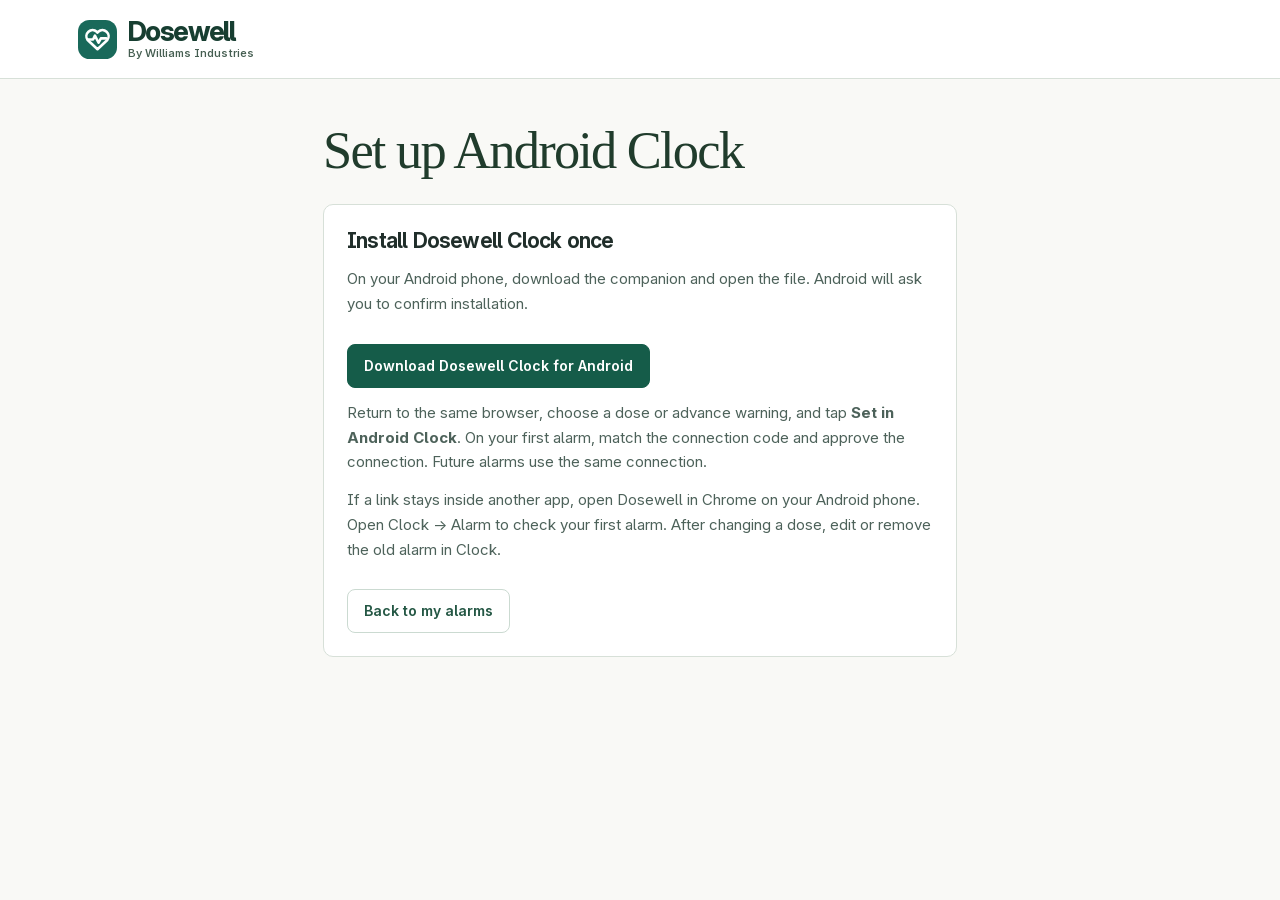
==== clock-install.html @ df79470f "Add signed Android companion for one-tap Clock alarms" ====
<!doctype html>
<html lang="en">
<head>
  <meta charset="utf-8"><meta name="viewport" content="width=device-width, initial-scale=1">
  <meta name="theme-color" content="#176557"><meta name="referrer" content="no-referrer">
  <title>Set up Android Clock | Dosewell</title>
  <link rel="icon" href="./icon.svg"><link rel="stylesheet" href="./styles.css">
</head>
<body>
<header class="mast"><div class="header-inner"><a class="brand" href="./"><img src="./icon.svg" width="38" height="38" alt=""><span class="brand-type"><span>Dosewell</span><small>By Williams Industries</small></span></a></div></header>
<main class="receive-main"><div class="page-head"><h1>Set up Android Clock</h1></div>
<section class="panel side-note"><h2>Install Dosewell Clock once</h2>
<p>On your Android phone, download the companion and open the file. Android will ask you to confirm installation.</p>
<a class="btn primary" href="./dosewell-clock.apk" download>Download Dosewell Clock for Android</a>
<p>Return to the same browser, choose a dose or advance warning, and tap <strong>Set in Android Clock</strong>. On your first alarm, match the connection code and approve the connection. Future alarms use the same connection.</p>
<p>If a link stays inside another app, open Dosewell in Chrome on your Android phone. Open Clock → Alarm to check your first alarm. After changing a dose, edit or remove the old alarm in Clock.</p>
<a class="btn outline" href="./#reminders/android-clock">Back to my alarms</a>
</section></main></body></html>
---- styles.css ----
@font-face{font-family:Inter;src:url('./inter.woff2') format('woff2');font-style:normal;font-weight:100 900;font-display:swap}
:root{--ink:#1d342e;--muted:#566a63;--line:#dce5df;--teal:#176653;--green:#e4f4ec;--bg:#f7f9f7;--white:#fff;font-family:Inter,"Segoe UI",Arial,sans-serif;color:var(--ink);background:var(--bg);font-synthesis:none}
*{box-sizing:border-box}body{margin:0;font-size:15px;line-height:1.5}h1,h2,h3,p{margin:0}a{color:inherit;text-decoration:none}button,input,select{font:inherit;color:inherit}button,a,input,select{touch-action:manipulation}button{cursor:pointer}button{border:0;background:none}button:disabled{opacity:.48;cursor:default}button:focus-visible,a:focus-visible,input:focus-visible,select:focus-visible,summary:focus-visible{outline:3px solid #197a93;outline-offset:3px}svg{flex:none;vertical-align:middle}[hidden]{display:none!important}.skip{position:fixed;top:-80px;left:10px;background:white;padding:14px;z-index:20}.skip:focus{top:8px}
.mast{background:#fff;border-bottom:1px solid var(--line)}.header-inner{max-width:1280px;padding:0 48px;display:flex;align-items:center;justify-content:space-between;margin:auto;min-height:78px;gap:24px}.brand{display:inline-flex;align-items:center;gap:11px;color:#173e31;font-weight:740;font-size:27px;letter-spacing:-1.6px}.brand img{width:39px;height:39px}nav{display:flex;gap:8px;align-items:center}nav a{display:flex;align-items:center;gap:8px;font-size:14px;line-height:1;font-weight:550;color:#52665e;padding:13px 15px;border-radius:8px;white-space:nowrap}nav a[aria-current]{background:#e8f4ed;color:#155944;font-weight:660}nav a:hover,.top-help:hover{background:#f0f5f1}.top-help{display:flex;gap:7px;align-items:center;color:var(--muted);padding:10px;border-radius:6px;font-weight:570}
main{max-width:1280px;margin:0 auto;padding:30px 48px 0;min-height:65vh}main:focus{outline:none}h1{font-weight:660;letter-spacing:-2.1px;line-height:1.09;font-size:clamp(36px,4vw,56px)}h2{font-size:21px;line-height:1.25;letter-spacing:-.8px;font-weight:670}h3{font-size:17px;letter-spacing:-.35px}.hero{background:#dcf2eb;border:1px solid #d0e7dc;border-radius:20px;position:relative;isolation:isolate;overflow:hidden;min-height:260px;display:flex;align-items:center}.hero-art{position:absolute;right:4.5%;top:0;width:auto;max-width:45%;height:100%;object-fit:contain;z-index:-1;mask-image:linear-gradient(90deg,transparent,#000 13%,#000 89%,transparent)}.hero:after{content:"";z-index:-2;position:absolute;inset:0;background:linear-gradient(100deg,#e8f5ed,transparent 72%)}.hero-copy{padding:29px 37px;max-width:60%}.hero-date{font-weight:650;color:#396a58;display:flex;gap:8px;align-items:center;font-size:12px;letter-spacing:.22px;margin-bottom:12px}.hero h1{font-size:clamp(37px,3.65vw,54px);color:#173e31}.hero p{margin:11px 0 18px;color:#456657;font-size:16px;line-height:1.5;letter-spacing:-.14px}.btn{display:inline-flex;align-items:center;justify-content:center;gap:8px;min-height:42px;border-radius:8px;padding:10px 16px;font-weight:610;font-size:14px;line-height:1.3;transition:background .15s,box-shadow .15s}.primary{background:var(--teal);color:#fff;border:1px solid var(--teal)}.primary:hover{background:#0d5142}.outline{background:#fff;border:1px solid #cbdad1;color:#245744}.outline:hover{background:#f4f8f5}.small{padding:7px 11px;font-size:13px;min-height:36px}.text-link{display:inline-flex;gap:8px;align-items:center;color:#17654e;font-weight:650;font-size:14px}.text-link:hover{text-decoration:underline}
.metrics{display:grid;grid-template-columns:repeat(3,minmax(0,1fr));gap:17px;margin:20px 0 24px}.metric,.panel,.reminder-link{background:white;border:1px solid var(--line);box-shadow:0 2px 5px #183e2710;border-radius:15px}.metric{padding:18px 20px;display:grid;grid-template-columns:auto 1fr auto;gap:16px;align-items:start;transition:border-color .15s}.metric:hover,.reminder-link:hover{border-color:#92b8a5}.metric>svg{align-self:center;color:#81938a}.badgeicon{width:45px;height:45px;display:inline-flex;align-items:center;justify-content:center;flex-shrink:0;border-radius:13px}.mint{background:#e1f2e8;color:#28755a}.apricot{background:#fff0e3;color:#af6529}.gold{background:#fcf2d5;color:#8b6716}.lilac{background:#eee9f9;color:#7b639f}.metric .badgeicon{margin-top:2px}.metric-name{display:block;font-size:13px;font-weight:620;color:#4b6156}.metric strong{display:block;font-weight:660;font-size:31px;line-height:1.2;letter-spacing:-1.2px;margin:2px 0}.metric em{font-weight:540;font-size:19px;font-style:normal;letter-spacing:-.4px}.metric small,.reminder-link small,.empty-period small,.dose-copy small,.setting small,.alarm-row small{display:block;font-size:12px;line-height:1.55;color:var(--muted)}
.overview-grid,.inner-grid{display:grid;grid-template-columns:minmax(0,1.65fr) minmax(0,1fr);align-items:start;gap:21px}.overview-grid aside,.inner-grid aside{display:grid;gap:17px}.panel-head,.section-title{display:flex;align-items:center}.panel-head{justify-content:space-between;gap:12px;padding:21px 23px 0}.section-title{gap:11px}.section-title>svg{color:var(--teal)}.count,.status{border-radius:30px;display:inline-flex;align-items:center;gap:5px;line-height:1.35;padding:5px 10px;font-size:12px;font-weight:610;white-space:nowrap}.count{background:#f0f4f1;color:#526b5e}.calendar-top{display:flex;align-items:center;justify-content:space-between;margin:18px 24px 9px}.calendar-top>b{font-size:14px;font-weight:620}.calendar-top>div{display:flex;align-items:center;gap:4px}.icon-button,.today-button{display:inline-flex;align-items:center;justify-content:center;border-radius:6px;min-width:32px;height:32px;color:var(--muted)}.icon-button:hover,.today-button:hover{background:#edf3ee}.today-button{padding:0 9px;font-size:12px;font-weight:570;border:1px solid var(--line)}.week{display:grid;grid-template-columns:repeat(7,minmax(0,1fr));gap:6px;margin:0 23px 14px}.day{border:1px solid transparent;display:flex;flex-direction:column;gap:2px;align-items:center;position:relative;border-radius:9px;padding:7px 0 9px;background:#f5f7f4;color:#3f5448}.day span{font-size:11px;font-weight:580}.day b{font-size:18px;line-height:1.2;font-weight:610}.day.selected{background:#206652;color:#fff}.day:not(.selected):hover{border-color:#a2c4ac}.day i{width:3px;height:3px;background:currentColor;border-radius:50%;position:absolute;bottom:3px}.periods{padding:0 24px 4px}.empty-period,.dose-row,.period{border-top:1px solid #e6ece6}.empty-period{display:flex;align-items:center;gap:12px;padding:13px 0}.empty-period .badgeicon{width:36px;height:36px;border-radius:10px}.empty-period b,.reminder-link b{font-size:14px;font-weight:620}.dim-dash{margin-left:auto;color:#7c8a80}.period{padding:12px 0}.period-name{font-size:13px;font-weight:640;color:#627364;display:flex;align-items:center;gap:9px}.dose-row{padding:12px 0 4px;margin-top:9px;display:flex;align-items:center;justify-content:space-between;gap:12px}.dose-copy,.med-detail,.finding,.unchecked,.live-alarm>div,.alarm-row>div{overflow-wrap:anywhere;min-width:0}.dose-time{font-size:12px;color:#287354;font-weight:640}.status{background:#f0f4f1;color:var(--muted)}.taken{background:#dbf1e2;color:#215c40}.safety-card,.side-note{padding:23px}.safety-card .section-title{gap:12px}.safety-card .badgeicon,.side-note .badgeicon{width:42px;height:42px;border-radius:12px}.safety-card p,.side-note p,.notice p,.dialog-content p,.results p,.empty-state p{font-size:14px;color:var(--muted);line-height:1.65}.safety-card>p{margin:13px 0 16px}.pair-lines{border-top:1px solid var(--line);border-bottom:1px solid var(--line);padding:6px 0;margin-bottom:17px}.pair-lines a{display:flex;align-items:center;gap:11px;padding:7px 0;font-size:14px;color:#4c6055}.pair-lines a:hover{text-decoration:underline}.pair-lines a>svg{color:#6e8476}.pair-lines b{margin-left:auto;color:#314c3c;font-weight:650}.flag-line{display:flex;align-items:center;gap:7px;color:#96521c;margin-bottom:10px;font-weight:600}.reminder-link{padding:17px 19px;display:flex;gap:12px;align-items:center;background:#eff6ef}.reminder-link .badgeicon{width:38px;height:38px;background:#dceee3}.reminder-link>svg{margin-left:auto;color:#658270}footer{display:flex;align-items:center;justify-content:center;gap:6px;color:#65776c;font-size:12px;max-width:1280px;margin:25px auto;padding:8px 20px 16px;flex-wrap:wrap}footer button{font-size:12px;text-decoration:underline;color:#446452}
.page-head{display:flex;align-items:center;justify-content:space-between;gap:18px;padding:13px 0 25px}.page-head h1{font-size:40px}.page-head p{color:var(--muted);margin-top:9px}.filters{display:flex;gap:8px;flex-wrap:wrap;padding:16px 20px;border-bottom:1px solid var(--line)}.filters a{font-size:14px;color:#52665a;padding:8px 13px;border-radius:8px;font-weight:570}.filters a[aria-current]{background:#e6f3e9;color:#225c45}.filters span{font-size:12px;margin-left:4px}.empty-state{text-align:center;max-width:490px;margin:auto;padding:45px 24px}.empty-state .badgeicon{width:54px;height:54px;margin-bottom:13px}.empty-state p{margin:8px 0 18px}.med-list{padding:0 21px}.med-row,.alarm-row{display:flex;align-items:center;gap:15px;padding:18px 0;border-bottom:1px solid var(--line)}.med-row:last-child,.alarm-row:last-child{border:0}.med-detail{flex:1}.med-detail>small{color:var(--muted);font-size:12px}.med-detail p{margin-top:3px}.med-detail>span{font-size:13px;color:var(--muted);display:flex;align-items:center;gap:6px;margin-top:5px}.med-detail small:last-child{display:block}.notice{display:flex;gap:14px;padding:18px 21px;border-radius:12px;margin-bottom:20px}.notice.purple{background:#f0edf7;border:1px solid #e3ddec;color:#5a467c}.notice p{margin-top:4px;color:#5c566a}.side-note h2{margin:13px 0 9px}.side-note p+p,.side-note p+.text-link,.side-note p+.btn{margin-top:14px}.side-note small{display:block;color:#5f7265;margin-top:13px;font-size:12px}.calendar-note{background:#f0f7ef}.results{padding:18px 22px}.finding{padding:15px 15px 16px;background:#fff5e9;border:1px solid #efdbc1;border-radius:9px;margin:12px 0}.finding.avoid{background:#fbefeb;border-color:#eccfc4}.finding .status{background:#f9e1c7;color:#724623}.finding.avoid .status{background:#f5d6c9;color:#813e26}.finding h3{margin:8px 0 5px}.finding h3 span{font-weight:400;color:#798279}.finding .text-link{margin-top:10px}.results details{margin:18px 0 0;padding-top:13px;border-top:1px solid var(--line)}summary{cursor:pointer;font-weight:620}.results details p{margin:9px 0}.unchecked{padding:8px 0;font-size:14px;border-top:1px solid #e9ede9}
.settings{padding:3px 22px}.setting{display:flex;align-items:center;justify-content:space-between;gap:16px;padding:19px 0;border-bottom:1px solid var(--line)}.setting b,.alarm-row b{font-size:15px;font-weight:620}.setting:last-child{border:0}.setting small{max-width:300px;margin-top:3px}.setting form{display:flex;align-items:center;gap:7px;font-size:13px;color:var(--muted)}.setting input{width:65px!important;min-height:36px!important;padding:5px 8px!important}.switch{width:44px;height:26px;background:#c4cec6;border-radius:18px;flex-shrink:0;padding:3px}.switch i{display:block;width:20px;height:20px;border-radius:50%;background:white;box-shadow:0 1px 4px #18352830}.switch.on{background:var(--teal)}.switch.on i{margin-left:auto}.reminder-list{margin-top:20px}.alarm-row{margin:0 23px;justify-content:space-between}.padded{padding:18px 23px 24px;color:var(--muted);font-size:14px}
dialog{border:1px solid var(--line);border-radius:18px;padding:0;color:var(--ink);width:min(100% - 26px,540px);max-height:89dvh;box-shadow:0 25px 85px #16332540;background:white;overscroll-behavior:contain}dialog::backdrop{background:#18362d70}.modal-head{padding:22px 24px 17px;display:flex;justify-content:space-between;align-items:flex-start;gap:14px;border-bottom:1px solid var(--line)}.modal-head h2{font-size:24px}.modal-head p,.form-tip{font-size:13px;color:var(--muted);margin-top:4px}.modal-head .icon-button{background:#f3f6f3}.med-form,.dialog-content{padding:18px 24px 22px}.med-form{display:grid;gap:14px}.med-form fieldset{border:0;margin:0;padding:0;min-width:0}.med-form legend,.med-form label{font-size:13px;font-weight:620}.med-form legend{padding:0;margin-bottom:6px}.med-form label{display:block}.med-form input:not([type=checkbox]):not([type=radio]),select,.setting input{display:block;width:100%;min-width:0;border:1px solid #c9d7ce;background:#fff;border-radius:7px;min-height:41px;padding:8px 11px;font-size:15px;font-weight:450;margin-top:5px}.med-form label small{font-weight:430}.group-picker,.days-input{display:flex;gap:6px}.group-picker label{flex:1}.group-picker input,.days-input input{position:absolute;opacity:0;width:1px;height:1px}.group-picker span,.days-input span{border:1px solid #d6e2d9;border-radius:7px;display:flex;align-items:center;justify-content:center;gap:6px;padding:9px 4px;color:#596e60;cursor:pointer;text-align:center}.group-picker input:checked+span,.days-input input:checked+span{color:#1b5e43;background:#e6f4e9;border-color:#80b59a}.group-picker input:focus-visible+span,.days-input input:focus-visible+span{outline:3px solid #197a93}.days-input{gap:3px}.days-input label{flex:1}.days-input span{font-size:11px}.schedule-fields{display:grid;gap:13px}.time-row{display:flex;align-items:center;gap:8px}.time-row .icon-button{flex:none}.add-time{margin-top:7px;padding:2px 0;font-size:13px}.date-inputs{display:grid;grid-template-columns:1fr 1fr;gap:10px}.form-tip{display:flex;gap:7px;align-items:flex-start}.form-tip svg{margin-top:2px}.form-buttons{display:flex;justify-content:flex-end;align-items:center;flex-wrap:wrap;gap:8px;border-top:1px solid var(--line);padding-top:16px;margin-top:2px}.danger-text{margin-right:auto;color:#973e2d;font-size:13px}.danger{background:#974134;color:white}.dialog-content h3{margin:14px 0 6px}.dialog-content h3:first-child{margin-top:0}.dialog-content p+p,.dialog-content .btn{margin-top:13px}.dialog-content .form-buttons{margin-top:17px}.dialog-content .form-buttons .btn{margin:0}.error,#storage-warning{background:#fff1e2;color:#844322;padding:9px;border-radius:5px;font-size:13px}#storage-warning{margin:12px auto;max-width:1184px}#toast{position:fixed;bottom:20px;left:50%;transform:translateX(-50%);background:#153f32;color:white;border-radius:11px;padding:12px 20px;max-width:calc(100% - 28px);width:max-content;font-size:14px;box-shadow:0 7px 24px #173b2420;z-index:6}#alarms:not(:empty){position:sticky;top:6px;z-index:5;max-width:1184px;max-height:45vh;overflow:auto;padding:0 12px;margin:12px auto}.live-alarm{display:flex;gap:14px;align-items:center;background:#fff0d8;border:1px solid #e0bd8b;border-radius:10px;padding:15px;margin-bottom:6px}.live-alarm p{font-size:14px}.live-alarm button{margin-left:auto}
@media(min-width:1500px){main{padding-top:37px}.hero{min-height:284px}.hero-copy{padding:34px 40px}.hero h1{font-size:55px}}
@media(max-width:1000px){main{padding:24px 26px 0}.header-inner{padding:0 26px}.overview-grid,.inner-grid{grid-template-columns:minmax(0,1.5fr) minmax(0,1fr);gap:16px}.metric{padding:15px 14px;gap:11px}.metric>.badgeicon{width:39px;height:39px;border-radius:10px}.setting{flex-wrap:wrap}.metrics{gap:12px}.header-inner{gap:10px}nav{gap:2px}nav a{padding:12px 10px}.safety-card,.side-note{padding:19px}.hero{min-height:246px}.hero-copy{padding:25px 29px}}
@media(max-width:740px){.header-inner{flex-wrap:wrap;padding:12px 18px 0;gap:7px;min-height:0}.brand{font-size:24px}.brand img{width:33px;height:33px}.top-help{margin-left:auto;font-size:13px}nav{width:100%;order:3;display:grid;grid-template-columns:repeat(4,minmax(0,1fr));margin-top:5px;padding-bottom:8px}nav a{justify-content:center;font-size:12px;gap:5px;padding:11px 2px}main{padding:18px 15px 0}.hero{min-height:218px;border-radius:15px}.hero-copy{padding:20px 19px;max-width:65%}.hero h1{font-size:clamp(28px,5.7vw,39px);letter-spacing:-1.5px}.hero-art{width:40%;right:0;object-fit:contain}.hero p{font-size:14px;margin:9px 0 15px}.hero-date{font-size:11px;margin-bottom:9px}.desktop-br{display:none}.metrics{gap:8px;margin:12px 0 16px}.metric{display:flex;flex-direction:column;gap:7px;padding:12px 11px;border-radius:11px}.metric>.badgeicon{width:31px;height:31px;border-radius:9px;margin:0}.metric>.badgeicon svg{width:17px;height:17px}.metric>svg{display:none}.metric-name{font-size:11px}.metric strong{font-size:26px}.metric small{font-size:10.5px;line-height:1.35}.metric em{font-size:14px}.overview-grid,.inner-grid{grid-template-columns:1fr}.panel-head{padding:18px 18px 0}.calendar-top{margin:14px 18px 9px}.week{margin:0 17px 12px;gap:5px}.periods{padding:0 18px 3px}.page-head{align-items:flex-start;flex-wrap:wrap;gap:12px;padding:4px 0 17px}.page-head h1{font-size:33px}.page-head p{font-size:14px}.filters{padding:12px 13px;gap:4px}.filters a{font-size:12px;padding:7px 8px}.notice{padding:14px}.header-inner .brand{gap:8px}.empty-state{padding:30px 20px}.reminder-list{margin-top:15px}.hero .btn{font-size:13px;min-height:38px;padding:9px 12px}}
@media(max-width:430px){.hero-art{width:48%;right:-4%;object-fit:contain}.hero-copy{max-width:64%;padding:18px 15px}.hero-date{font-size:10px;gap:4px}.hero p{font-size:13px}.hero{min-height:224px}.metric small{font-size:10px}.metric{padding:10px 8px}.metric-name{font-size:10.5px}nav a{flex-direction:column;gap:6px}.badgeicon{width:38px;height:38px}.page-head .btn{font-size:13px}.modal-head{padding:17px}.med-form,.dialog-content{padding:15px 17px}.group-picker span{font-size:12px}.settings{padding:0 15px}.setting form{gap:5px}.week{gap:3px}.dose-row .btn,.dose-row .status{font-size:12px}.day strong{font-size:16px}}
@media(prefers-reduced-motion:reduce){*{transition:none!important;scroll-behavior:auto!important}}

.device-clock{font-size:13px;color:#546c5e;display:flex;align-items:center;gap:7px}.device-clock b{font-weight:600}

/* A printed date and a single schedule keep the next action easy to find. */
:root{--bg:#f9f9f6;--ink:#202e2a;--muted:#4d625a;--line:#d7e0d8;--teal:#155c49}
body{font-size:16px}
main{max-width:1220px}
.header-inner{max-width:1220px}
nav a{min-height:44px}
.planner-intro{display:flex;align-items:center;gap:24px;padding:15px 0 30px;border-bottom:1px solid #cfd9d1;margin-bottom:26px}
.paper-date{display:grid;align-content:center;justify-items:center;flex:none;width:88px;min-height:108px;background:#fff;border:1px solid #93a99a;border-top:7px solid #255d48;border-radius:3px;color:#214e39;box-shadow:1px 3px 0 #e0e6df}
.paper-date span,.paper-date small{font-size:11px;line-height:1.4;letter-spacing:1.3px;text-transform:uppercase;font-weight:650}
.paper-date b{font-family:Georgia,'Times New Roman',serif;font-weight:500;line-height:1.14;font-size:44px}
.intro-title{min-width:0}
.intro-title>p{font-size:13px;font-weight:600;color:#53655a;margin-bottom:5px}
.intro-title h1,.page-head h1{font-family:Georgia,'Times New Roman',serif;font-weight:500;letter-spacing:-1.8px;font-size:clamp(38px,4.1vw,56px);color:#203c2c}
.intro-title>div{color:var(--muted);margin-top:7px;font-size:16px;line-height:1.5}
.planner-intro>.btn{margin-left:auto;flex:none}
.panel,.reminder-link,.btn{box-shadow:none}
.panel,.reminder-link{border-radius:10px}
.overview-grid,.inner-grid{grid-template-columns:minmax(0,1.55fr) minmax(0,1fr)}
.panel-head{padding-top:23px}
.schedule-empty{padding:38px 12px 42px;text-align:center;border-top:1px solid var(--line)}
.schedule-empty svg{color:#61776a;margin-bottom:10px}
.schedule-empty h3{font-size:19px;font-weight:600}
.schedule-empty p{font-size:15px;color:var(--muted);margin:7px auto 0;max-width:340px}
.reminder-link{background:transparent;color:var(--teal)}
.week .day{min-height:56px}
.calendar-top,.week{margin-top:14px}
.day span{font-size:12px}.day b{font-size:19px}
.icon-button,.today-button,.btn,.btn.small,.days-input span{min-height:44px}.icon-button{min-width:44px}
.reminder-link small,.empty-period small,.dose-copy small,.setting small,.alarm-row small{font-size:14px}
.med-form legend,.med-form label{font-size:15px}
.med-form input:not([type=checkbox]):not([type=radio]),.med-form select{font-size:16px;min-height:44px}
.filters a,.top-help,.pair-lines a,.text-link{min-height:44px}
.filters a,.top-help,.pair-lines a{align-content:center}
.pair-lines{margin:12px 0 6px}.safety-card .badgeicon{width:32px;height:32px;border-radius:6px;background:#f0f4ec;color:#335129}
.safety-card p,.side-note p,.notice p,.dialog-content p,.results p,.empty-state p{font-size:15px}
.side-note h2:first-child{margin-top:0}
.checker-ref{margin-top:14px;padding-top:9px;border-top:1px solid var(--line)}
.checker-ref p{margin:0;font-size:14px}
.reference-links,.export-choices,.phone-actions,.platform-picker{display:flex;align-items:center;flex-wrap:wrap;gap:7px 14px}
.reference-links:empty{display:none}
.reference-links .text-link{margin:0}.reference-links{margin-top:7px}
.export-choices{margin:15px 0 0;gap:9px}
.export-choices .btn{margin:0}
.platform-picker{margin:13px 0}.platform-picker .btn{margin:0}
.platform-picker button[aria-pressed=true]{background:#e4f1e7;border-color:#71a58a;color:#174a35}
.export-guide{border-top:1px solid var(--line);border-bottom:1px solid var(--line);padding:10px 0;margin-bottom:11px;font-size:15px}
.export-guide summary{padding:4px 0}.export-guide ol{padding-left:22px}.export-guide li+li{margin-top:7px}
.export-note{padding:10px 12px;background:#edf3ed;border-radius:5px}
.phone-entry{padding:15px 0;border-bottom:1px solid var(--line);overflow-wrap:anywhere}
.phone-entry .phone-time{font-size:21px;font-weight:660;color:#225b43}
.phone-entry p,.phone-entry p+p{margin:2px 0;font-size:14px}
.phone-entry small{display:block;color:var(--muted);margin-top:7px}
.phone-entry textarea{width:100%;min-height:84px}
.phone-actions{gap:7px}.dialog-content .phone-actions .btn{margin-top:8px}
.export-feedback:not(:empty){color:#1d563b;margin-top:12px;font-weight:600}
@media(max-width:740px){
 .planner-intro{gap:14px;flex-wrap:wrap;padding:9px 2px 20px;margin-bottom:18px}
 .paper-date{width:61px;min-height:84px;border-top-width:5px}.paper-date b{font-size:32px}
 .paper-date span,.paper-date small{font-size:10px}.intro-title{flex:1}.intro-title>div{font-size:15px}
 .intro-title h1,.page-head h1{font-size:36px;letter-spacing:-1.4px}.intro-title>p{font-size:12px}
 .planner-intro>.btn{margin:0}
 .overview-grid,.inner-grid{grid-template-columns:1fr}
 .day{padding-left:0;padding-right:0}.week .day{min-height:50px}
 .calendar-top,.week{margin-left:14px;margin-right:14px}
 .modal-head,.med-form,.dialog-content{padding-left:17px;padding-right:17px}
 .header-inner{padding-inline:12px}.header-inner nav a{font-size:13px;gap:5px}
 .page-head .device-clock{font-size:14px}.filters a{display:inline-flex;align-items:center}
}
@media(max-width:460px){.paper-date{display:none}.intro-title{flex-basis:100%}.planner-intro{gap:12px}.week{gap:2px}.week .day{border-radius:5px}.safety-card{padding:18px}.header-inner nav a{font-size:12px}.phone-actions .btn{flex:1}}

.reminder-link>svg:first-child{margin-left:0}.dialog-content .export-choices .btn{margin-top:0}.dialog-content .export-choices{margin-top:13px}

.brand-type{display:flex;flex-direction:column;align-items:flex-start;gap:2px;line-height:1}
.brand-type small{font-family:Inter,"Segoe UI",sans-serif;font-size:11px;font-weight:540;line-height:1.25;letter-spacing:.03px;color:#455e51}
.scan-panel{background:#f2f7f2;border:1px solid #d3e2d6;border-radius:9px;padding:13px 15px}
.scan-panel h3{display:flex;align-items:center;gap:8px;font-size:16px;color:#1c503c}
.scan-panel p{margin:6px 0 10px;font-size:14px;color:#445b4d}
.scan-actions{display:flex;gap:7px;flex-wrap:wrap}
#scan-status:empty{display:none}#scan-status:not(:empty){font-weight:570;margin:10px 0 2px}
#camera-view video,#label-preview canvas{width:100%;height:auto;max-height:50vh;object-fit:contain;display:block;margin:9px 0;border-radius:5px}
#label-preview{margin-top:9px}#label-preview summary{font-size:14px}
.med-form textarea{display:block;width:100%;min-height:54px;margin-top:5px;padding:8px 11px;border:1px solid #c9d7ce;border-radius:7px;font:inherit;font-size:16px;font-weight:450;resize:vertical}
textarea:focus-visible{outline:3px solid #197a93;outline-offset:3px}
.med-form .scan-review{display:flex;align-items:flex-start;gap:9px;border:1px solid #becfc2;border-radius:7px;background:#f2f7f2;padding:12px;cursor:pointer;font-weight:570}
.scan-review input{margin:3px 0 0;min-width:18px;min-height:18px;accent-color:var(--teal)}
#scan-suggestion{margin-top:10px;border-top:1px solid var(--line);font-size:14px}
#scan-suggestion dt{font-weight:620}#scan-suggestion dd{margin:1px 0 7px;overflow-wrap:anywhere}#scan-suggestion button+button{margin-left:6px}
.label-directions{color:var(--muted);font-size:14px;line-height:1.45;white-space:pre-line;margin-top:5px}
@media(max-width:740px){.brand-type small{font-size:10px}}

.app-intro{padding:5px 0 23px;margin-bottom:20px}.app-intro .intro-title h1{font-size:46px;line-height:1.05}.app-intro .intro-title>p{font-size:14px}
.compartments{display:grid;grid-template-columns:repeat(4,minmax(0,1fr));gap:6px;margin:16px 23px 20px}
.compartment{display:flex;flex-direction:column;align-items:flex-start;padding:13px 11px;border:1px solid var(--slot-line);border-top:4px solid var(--slot-line);background:var(--slot-bg);color:var(--slot-ink);border-radius:7px;min-width:0}
.compartment svg{margin-bottom:8px}.compartment b{font-size:14px;font-weight:650}.compartment span{font-size:13px;margin-top:2px}
.slot-0{--slot-bg:#fff6e9;--slot-ink:#785426;--slot-line:#dec390}.slot-1{--slot-bg:#f5f5e9;--slot-ink:#4e622f;--slot-line:#bcc9a0}.slot-2{--slot-bg:#eef5f5;--slot-ink:#365d64;--slot-line:#a3c4c5}.slot-3{--slot-bg:#f1eff8;--slot-ink:#5a4e78;--slot-line:#beb4d6}
.compartment[aria-pressed=true]{outline:2px solid var(--slot-ink);outline-offset:1px}.compartment:hover{border-color:var(--slot-ink)}
.pillbox-list{padding:0 23px 6px}.pillbox-list .schedule-empty{padding:22px 10px 27px}
.part-filter,.daily-progress>div,.history-overview,.refill-item,.summary-top,.snooze-options,.alarm-actions,.dose-controls,.med-tools{display:flex;align-items:center;gap:10px}
.part-filter{justify-content:space-between;border-top:1px solid var(--line);font-size:14px}
.pillbox-dose{display:grid;grid-template-columns:minmax(70px,auto) minmax(0,1fr) auto;align-items:start;gap:9px 14px;padding:15px 0;border-top:1px solid var(--line)}
.scheduled-time{font-size:13px;font-weight:680;display:flex;gap:6px;align-items:center;color:#355b47;padding-top:2px}
.dose-controls{grid-column:2/-1;flex-wrap:wrap;gap:6px}.btn.quiet{color:#355a46;background:#f0f4f1}.dose-controls .text-link{min-height:32px}.dose-status{display:inline-flex;padding:3px 8px;border:1px solid #d3dfd5;border-radius:5px;font-size:12px;font-weight:600;color:#536259;background:#f3f6f3}
.dose-status.taken{background:#e6f2e8;color:#275d37}.dose-status.skipped{color:#755027;background:#fcf2e5}.dose-status.snoozed{background:#edf2f7;color:#345675}
.day-summary{background:#234d40;color:#f2faf4;border:1px solid #234d40;border-radius:10px;padding:21px 23px}.summary-top h2{font-size:16px;font-weight:600;letter-spacing:-.2px}.day-summary .next-time{font-family:Georgia,serif;font-size:29px;line-height:1.24;letter-spacing:-.7px;margin:14px 0 4px}.day-summary>p{overflow-wrap:anywhere}.daily-progress{border-top:1px solid #668474;margin-top:17px;padding-top:14px;font-size:13px}.daily-progress>div{justify-content:space-between}.daily-progress small{display:block;color:#e0ece2}.daily-progress progress{display:block;width:100%;height:8px;margin:9px 0 7px;appearance:none;background:#4d7060;color:#b8dfb4;border:0;border-radius:8px;overflow:hidden}.daily-progress progress::-webkit-progress-bar{background:#4d7060}.daily-progress progress::-webkit-progress-value{background:#bcdfb7}.daily-progress progress::-moz-progress-bar{background:#bcdfb7}.day-summary>a{display:inline-flex;align-items:center;gap:7px;margin-top:12px;font-weight:650;font-size:14px;padding:8px 0;color:white}.day-summary>a:hover{text-decoration:underline}
.refill-notices{padding:18px 22px;background:#fcf5e9;border-color:#e7d7b9}.refill-notices h2{font-size:18px}.refill-item{width:100%;justify-content:space-between;text-align:left;padding:10px 0 0}.refill-item small,.history-row small{display:block;font-size:13px;color:var(--muted)}
.med-tools{flex-wrap:wrap;gap:0 16px;margin-top:6px}.med-tools .text-link{font-size:13px;padding:1px 0}
.inventory-form{display:grid;gap:13px;margin-top:15px}.inventory-form label{font-weight:620;font-size:14px}.inventory-form input{display:block;width:100%;margin-top:5px;padding:9px;border:1px solid #bdcfc2;border-radius:6px;font-size:16px}.inventory-feedback,.snooze-feedback{color:#914121}.inventory-feedback:empty,.snooze-feedback:empty{display:none}.snooze-options,.alarm-actions{flex-wrap:wrap}.live-alarm .alarm-actions{margin-left:auto;gap:4px}.live-alarm .alarm-actions button{margin-left:0}
.history-overview{padding:15px 21px;border-bottom:1px solid var(--line);gap:16px;color:#315741;font-size:15px}.history-overview small{margin-left:auto;color:var(--muted)}.history-day{padding:16px 21px}.history-day h2{font-size:17px;font-weight:650;margin-bottom:5px}.history-row{display:grid;grid-template-columns:1fr auto auto;align-items:center;gap:10px;border-bottom:1px solid var(--line);padding:9px 0}.history-row>div{overflow-wrap:anywhere}.history-row:last-child{border:0}
@media(max-width:810px){.header-inner{gap:8px}nav a{padding-inline:7px}}
@media(max-width:740px){.header-inner{min-height:65px;padding:12px 17px;flex-wrap:nowrap}.header-inner nav{display:grid;position:fixed;bottom:0;left:0;right:0;grid-template-columns:repeat(5,minmax(0,1fr));background:#fff;border-top:1px solid var(--line);z-index:8;margin:0;padding:5px 4px max(5px,env(safe-area-inset-bottom));width:100%}.header-inner nav a{flex-direction:column;gap:5px;font-size:11px;min-height:48px;padding:4px 0}.header-inner nav a svg{width:19px;height:19px}body{padding-bottom:calc(67px + env(safe-area-inset-bottom))}#toast{bottom:calc(72px + env(safe-area-inset-bottom))}.app-intro{flex-wrap:nowrap;padding:0 1px 16px}.app-intro .intro-title{flex:1}.app-intro .intro-title h1{font-size:38px}.app-intro .intro-title>p{font-size:12px}.app-intro .btn{font-size:13px;padding:9px 12px}.compartments{margin:14px 13px;gap:4px}.compartment{padding:10px 6px}.compartment b{font-size:12px}.compartment span{font-size:12px}.pillbox-list{padding:0 14px 6px}.pillbox-dose{grid-template-columns:1fr auto}.pillbox-dose .scheduled-time{grid-column:1/-1}.dose-controls{grid-column:1/-1}.day-summary{padding:17px}.history-row{grid-template-columns:1fr auto;gap:4px 8px}.history-row .text-link{grid-column:2}.live-alarm{flex-wrap:wrap}.live-alarm .alarm-actions{margin-left:0}.history-day{padding-inline:14px}}
@media print{.mast,.top-help,footer,#alarms,#toast,dialog,.skip,.history-panel .filters,.page-head>.btn,.history-row button{display:none!important}body,main{background:white;padding:0;max-width:none;color:black}.page-head{padding:0 0 12px}.history-panel{border:0;box-shadow:none}.history-day{padding:9px 0}.history-row{break-inside:avoid}.history-row small{font-size:11px}.history-overview{padding:10px 0}.history-day h2{break-after:avoid}.history-row{grid-template-columns:1fr auto}}

.start-scan{display:inline-flex;align-items:center;gap:8px;background:#f1f7ef;color:#214e38;font-size:14px;font-weight:650;border-radius:7px;min-height:44px;padding:9px 13px;margin-top:15px}

.interval-shortcut{display:flex;width:fit-content;padding:2px 0;margin-top:4px;font-size:13px}
.interval-grid{display:grid;grid-template-columns:1fr 1fr;gap:10px}
.interval-preview{padding:10px 12px;background:#f0f6f1;border:1px solid #d7e3d9;border-radius:7px;font-size:13px;color:#375441}
.interval-preview ul{margin:5px 0 0;padding-left:19px;line-height:1.6}
@media(max-width:360px){.interval-grid{grid-template-columns:1fr}}

.setup-prompt{max-width:1124px;margin:14px auto 0;padding:9px 14px;background:#e9f3eb;border:1px solid #cbdccd;border-radius:9px;display:flex;align-items:center;gap:12px;font-size:14px}
.setup-prompt>.btn{margin-left:auto}.setup-prompt .icon-button{min-width:36px}.transfer-privacy{font-size:13px!important;color:#516559}
.receive-main{max-width:730px;padding-bottom:40px}.receive-main .side-note{padding:23px}.receive-main .side-note>p{margin:13px 0}
.transfer-meds{margin:14px 0;padding:0;list-style:none}.transfer-meds li{padding:10px 0;border-top:1px solid var(--line);overflow-wrap:anywhere}.transfer-meds small{display:block;color:var(--muted);font-size:14px}
.transfer-copy{display:block;width:100%;min-height:64px;margin-top:10px;border:1px solid var(--line);border-radius:6px}
@media(max-width:1180px){.setup-prompt{margin-inline:18px}}
@media(max-width:540px){.setup-prompt{margin-inline:12px;gap:7px;flex-wrap:wrap}.setup-prompt>span{flex-basis:100%}.setup-prompt>.btn{margin-left:0}.setup-prompt>.icon-button{margin-left:auto}}
@media print{.setup-prompt{display:none!important}}

footer .plan-move-link{color:#446452;text-decoration:underline;margin-left:5px}

.phone-entry .btn[hidden]{display:none}
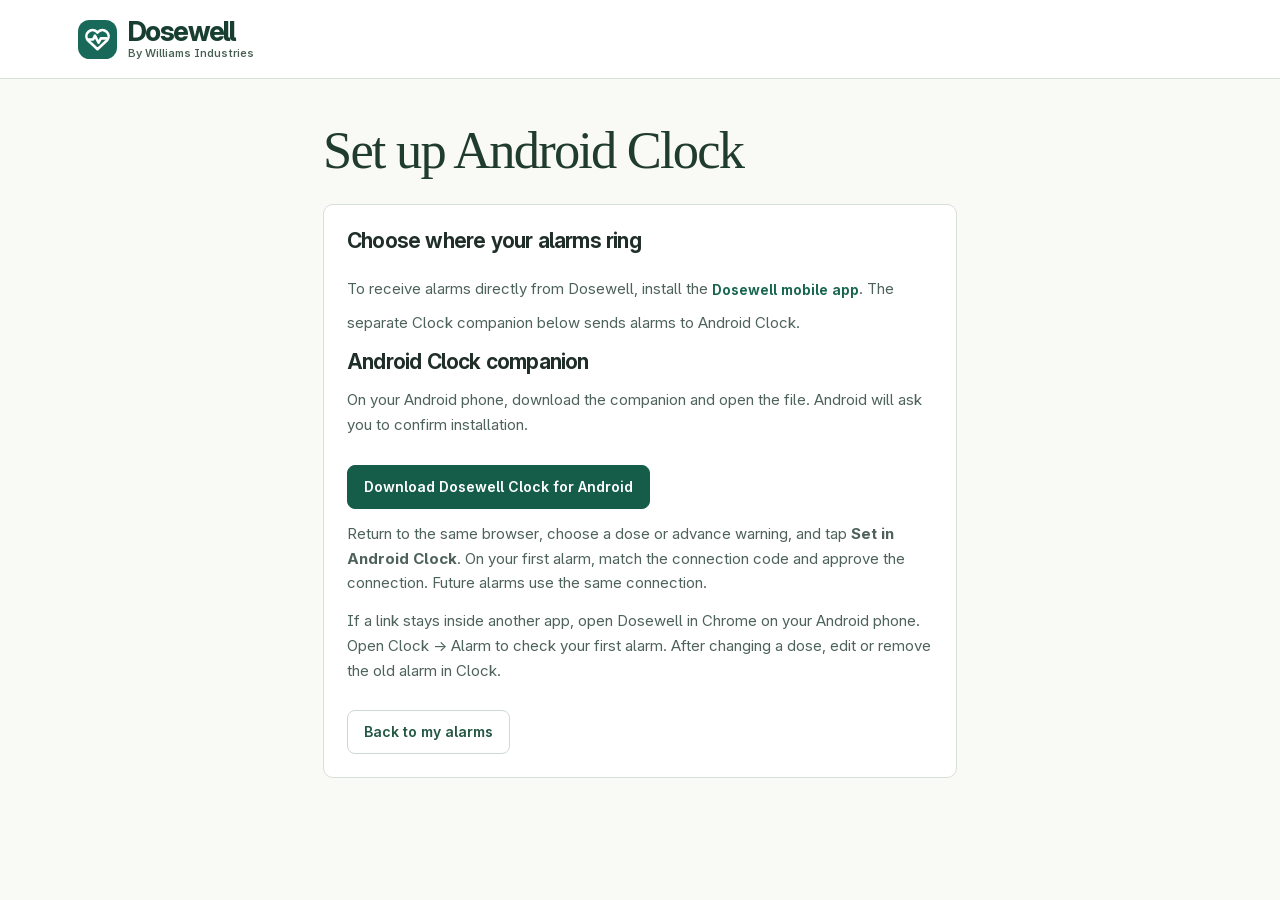
==== commit 1bb2a114: "Add Dosewell-owned alarms for Android and iPhone" ====
--- a/clock-install.html
+++ b/clock-install.html
@@ -9,7 +9,7 @@
 <body>
 <header class="mast"><div class="header-inner"><a class="brand" href="./"><img src="./icon.svg" width="38" height="38" alt=""><span class="brand-type"><span>Dosewell</span><small>By Williams Industries</small></span></a></div></header>
 <main class="receive-main"><div class="page-head"><h1>Set up Android Clock</h1></div>
-<section class="panel side-note"><h2>Install Dosewell Clock once</h2>
+<section class="panel side-note"><h2>Choose where your alarms ring</h2><p>To receive alarms directly from Dosewell, install the <a class="text-link" href="./mobile-apps.html">Dosewell mobile app</a>. The separate Clock companion below sends alarms to Android Clock.</p><h2>Android Clock companion</h2>
 <p>On your Android phone, download the companion and open the file. Android will ask you to confirm installation.</p>
 <a class="btn primary" href="./dosewell-clock.apk" download>Download Dosewell Clock for Android</a>
 <p>Return to the same browser, choose a dose or advance warning, and tap <strong>Set in Android Clock</strong>. On your first alarm, match the connection code and approve the connection. Future alarms use the same connection.</p>
